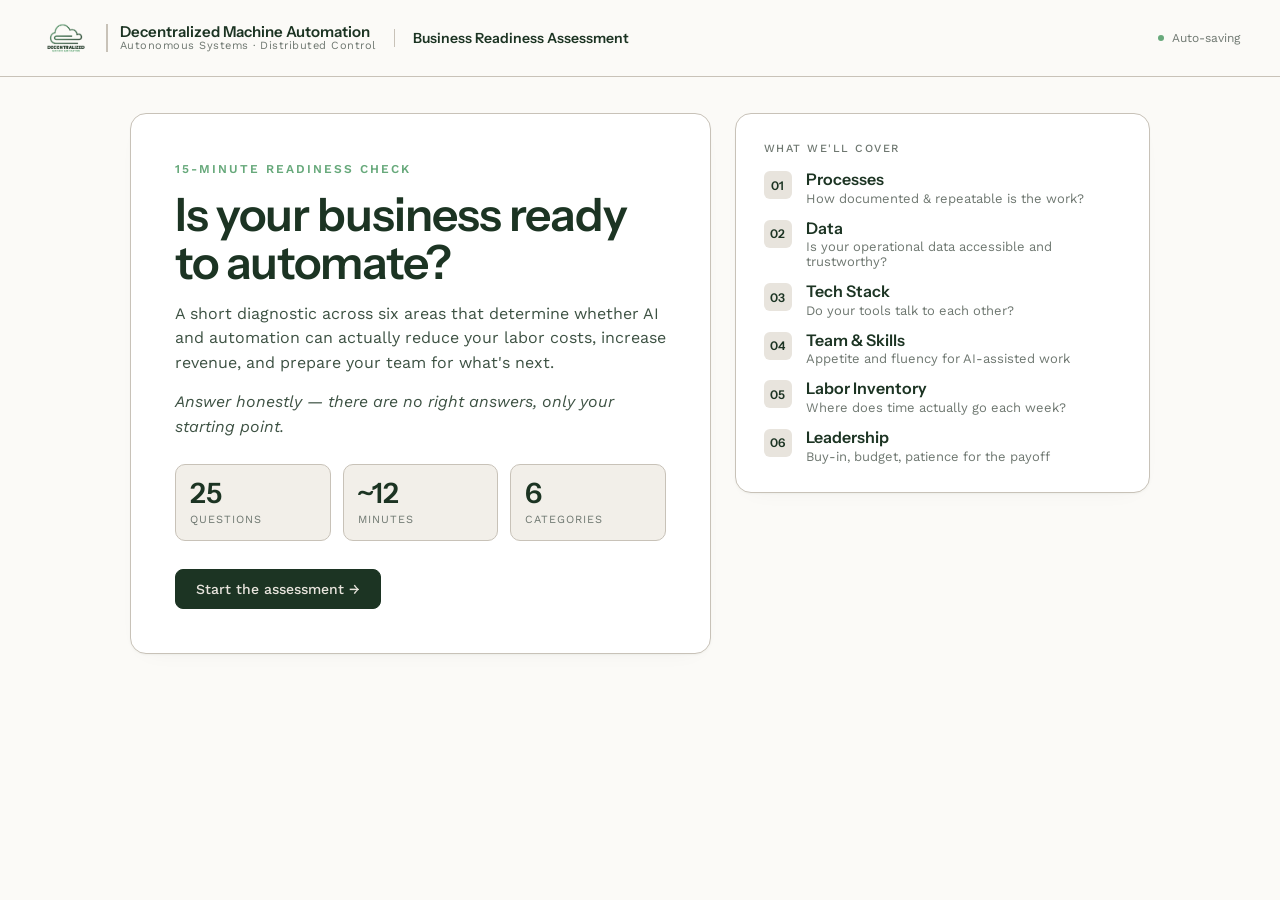
==== assessment/index.html @ 3db49f11 "17APR26_AddReadinessAssessment Adds DMA Business Readiness Assessment at /assessment/ — 25-question " ====
<!doctype html>
<html lang="en">
<head>
<meta charset="utf-8" />
<title>Business Readiness Assessment — Decentralized Machine Automation</title>
<meta name="viewport" content="width=device-width,initial-scale=1" />
<meta name="description" content="Score your business's automation readiness in 5 minutes. Get a tiered report and a ranked list of high-leverage opportunities." />
<link rel="icon" href="/assets/images/icon.png" type="image/png" />
<link rel="canonical" href="https://decentralizedma.com/assessment/" />
<link href="https://fonts.googleapis.com/css2?family=Instrument+Sans:wght@400;500;600;700&family=Work+Sans:wght@300;400;500;600;700&display=swap" rel="stylesheet">
<style>
  :root{
    --primary:   #1C3423;   /* deep forest */
    --secondary: #67A97B;   /* sage */
    --accent:    #337551;   /* mid green */
    --neutral:   #E8E4DD;   /* warm bone */
    --paper:     #FBFAF7;
    --ink:       #1C3423;
    --muted:     #6E7770;
    --line:      #C8C2B8;
    --soft:      #F2EFE9;
    --head: 'Instrument Sans', system-ui, sans-serif;
    --body: 'Work Sans', system-ui, sans-serif;
  }
  *{box-sizing:border-box}
  html,body{margin:0; background:var(--paper); color:var(--ink); font-family:var(--body); min-height:100vh; -webkit-font-smoothing:antialiased;}

  /* ============ Header ============ */
  header.top{
    padding:18px 40px;
    border-bottom:1px solid var(--line);
    background:var(--paper);
    position:sticky; top:0; z-index:10;
    display:flex; align-items:center; gap:18px;
  }
  .logo{
    display:flex; align-items:center; gap:12px;
  }
  .logo-mark{
    width:36px; height:36px; border-radius:8px;
    background:var(--primary);
    display:flex; align-items:center; justify-content:center;
    color:var(--neutral); font-family:var(--head); font-weight:700; font-size:16px;
    letter-spacing:-0.5px;
  }
  .logo-mark svg{width:22px;height:22px}
  .logo-text{ display:flex; flex-direction:column; line-height:1.1}
  .logo-text .a{ font-family:var(--head); font-weight:600; font-size:15px; color:var(--primary)}
  .logo-text .b{ font-family:var(--body); font-size:11px; color:var(--muted); letter-spacing:0.5px}

  .top .title{
    font-family:var(--head); font-size:14px; color:var(--muted);
    border-left:1px solid var(--line); padding-left:18px;
  }
  .top .title b{color:var(--ink); font-weight:600;}

  .save{
    margin-left:auto;
    font-family:var(--body); font-size:12px; color:var(--muted);
    display:flex; align-items:center; gap:8px;
  }
  .save .dot{width:6px;height:6px;border-radius:50%;background:var(--secondary);animation:pulse 2s infinite}
  @keyframes pulse{0%,100%{opacity:.4}50%{opacity:1}}

  /* ============ Shell ============ */
  main{ padding:36px 40px 80px; max-width:1100px; margin:0 auto;}
  .screen{ display:none; opacity:0; transform:translateY(4px); transition:opacity .25s ease, transform .25s ease; }
  .screen.active{ display:block; opacity:1; transform:none; }

  .card{
    background:#fff; border:1px solid var(--line); border-radius:16px;
    box-shadow: 0 1px 2px rgba(28,52,35,0.04), 0 8px 24px -16px rgba(28,52,35,0.08);
  }
  .card.feature{ background:var(--primary); color:var(--neutral); border-color:var(--primary)}
  .card.tonal{ background:var(--neutral)}

  .label{ font-family:var(--body); font-size:11px; text-transform:uppercase; letter-spacing:1.5px; color:var(--muted); font-weight:500;}
  h1,h2,h3,h4,h5{ font-family:var(--head); font-weight:600; color:var(--ink); margin:0;}
  p{ line-height:1.55; color:var(--ink);}
  .scribble{color:var(--muted); font-size:13px; font-style:italic;}

  .btn{
    display:inline-flex; align-items:center; gap:8px;
    font-family:var(--body); font-size:14px; font-weight:500;
    border:1px solid var(--line); background:#fff; color:var(--ink);
    padding:11px 20px; border-radius:8px;
    cursor:pointer; transition:all .15s;
    text-decoration:none;
  }
  .btn:hover{border-color:var(--primary); transform:translateY(-1px); box-shadow:0 4px 12px -4px rgba(28,52,35,0.15)}
  .btn:disabled{opacity:.4; cursor:not-allowed; transform:none; box-shadow:none}
  .btn.primary{background:var(--primary); color:var(--neutral); border-color:var(--primary)}
  .btn.primary:hover{background:var(--accent); border-color:var(--accent)}
  .btn.accent{background:var(--accent); color:#fff; border-color:var(--accent)}
  .btn.accent:hover{background:var(--primary); border-color:var(--primary)}
  .btn.ghost{background:transparent}

  .chip{
    display:inline-block; font-family:var(--body); font-size:11px; font-weight:500;
    border:1px solid var(--line); padding:3px 10px; border-radius:99px;
    text-transform:uppercase; letter-spacing:0.5px; color:var(--muted);
    white-space:nowrap;
  }
  .chip.accent{background:var(--accent); color:#fff; border-color:var(--accent)}
  .chip.primary{background:var(--primary); color:var(--neutral); border-color:var(--primary)}
  .chip.tonal{background:var(--neutral); border-color:var(--neutral); color:var(--primary)}

  /* ============ Intro ============ */
  .intro-grid{ display:grid; grid-template-columns: 1.4fr 1fr; gap:24px;}
  .intro-hero{ padding:44px;}
  .intro-hero .kicker{ font-family:var(--body); font-size:12px; color:var(--secondary); letter-spacing:2px; text-transform:uppercase; font-weight:600;}
  .intro-hero h2{ font-family:var(--head); font-size:46px; line-height:1.05; margin:14px 0 14px; letter-spacing:-1px;}
  .intro-hero p{ font-size:16px; max-width:520px; margin:0 0 14px; color:var(--ink); opacity:0.85}
  .intro-stats{
    display:grid; grid-template-columns:repeat(3,1fr); gap:12px; margin:24px 0 28px;
  }
  .intro-stats .stat{ border:1px solid var(--line); border-radius:10px; padding:14px; background:var(--soft)}
  .intro-stats .stat .big{ font-family:var(--head); font-size:28px; font-weight:600; color:var(--primary); line-height:1;}
  .intro-stats .stat .lbl{ font-family:var(--body); font-size:11px; color:var(--muted); text-transform:uppercase; letter-spacing:1px; margin-top:6px}
  .intro-cats{ padding:28px; align-self:start;}
  .intro-cats h4{ font-family:var(--body); font-size:11px; letter-spacing:1.5px; margin:0 0 16px; color:var(--muted); text-transform:uppercase; font-weight:500;}
  .intro-cats ol{ padding:0; margin:0; list-style:none; display:grid; gap:14px; counter-reset:c}
  .intro-cats li{ display:flex; gap:14px; align-items:flex-start; counter-increment:c; font-size:14px}
  .intro-cats li::before{
    content: counter(c, decimal-leading-zero); font-family:var(--head); font-size:12px;
    background:var(--neutral); color:var(--primary); border-radius:6px;
    width:28px;height:28px; display:inline-flex;align-items:center;justify-content:center;
    flex:0 0 auto; font-weight:600;
  }
  .intro-cats li .t{font-family:var(--head); font-size:16px; display:block; line-height:1.1; color:var(--primary); font-weight:600}
  .intro-cats li .d{ color:var(--muted); font-size:13px; margin-top:2px; display:block;}

  /* ============ Progress ============ */
  .progress{
    display:flex; align-items:center; gap:14px; margin-bottom:24px;
    font-family:var(--body); font-size:12px; color:var(--muted);
  }
  .bar{
    flex:1; height:6px; border-radius:99px; background:var(--neutral); overflow:hidden;
  }
  .bar .fill{ height:100%; background:var(--accent); transition:width .4s ease;}
  .cat-dots{ display:flex; gap:5px;}
  .cat-dots .d{ width:8px;height:8px;border-radius:50%; background:var(--neutral);}
  .cat-dots .d.done{background:var(--accent)}
  .cat-dots .d.here{background:var(--primary)}

  /* ============ Question ============ */
  .q-wrap{ display:grid; grid-template-columns: 1fr 240px; gap:28px; }
  .q-card{ padding:44px; min-height:420px; display:flex; flex-direction:column}
  .q-category{ font-family:var(--body); font-size:11px; color:var(--accent); letter-spacing:1.5px; text-transform:uppercase; font-weight:600;}
  .q-text{ font-family:var(--head); font-size:32px; line-height:1.15; margin:12px 0 8px; letter-spacing:-0.5px; text-wrap:balance;}
  .q-hint{ font-size:14px; color:var(--muted); margin-bottom:22px; max-width:580px}
  .q-opts{ display:grid; gap:8px;}
  .option{
    display:flex; align-items:center; gap:14px;
    padding:14px 18px; border:1px solid var(--line); border-radius:10px;
    font-size:15px; cursor:pointer; background:#fff;
    transition:all .15s;
  }
  .option:hover{border-color:var(--secondary); background:var(--soft)}
  .option .dot{
    width:18px;height:18px;border:1.5px solid var(--line);border-radius:50%;
    flex:0 0 auto; background:#fff; position:relative;
  }
  .option.selected{ background:var(--primary); color:var(--neutral); border-color:var(--primary)}
  .option.selected .dot{ background:var(--secondary); border-color:var(--secondary)}
  .option.selected .dot::after{ content:""; position:absolute; inset:4px; border-radius:50%; background:#fff;}
  .option .score{ margin-left:auto; font-family:var(--body); font-size:11px; color:var(--muted);}
  .option.selected .score{ color:rgba(232,228,221,0.6)}

  .q-footer{ display:flex; justify-content:space-between; align-items:center; margin-top:auto; padding-top:24px}
  .skip{ font-family:var(--body); color:var(--muted); cursor:pointer; background:none; border:none; font-size:13px; text-decoration:underline}
  .skip:hover{color:var(--primary)}

  .q-aside{ align-self:start;}
  .q-aside h4{ font-family:var(--body); font-size:11px; letter-spacing:1.5px; text-transform:uppercase; color:var(--muted); margin:0 0 12px; font-weight:500;}
  .q-aside ul{list-style:none;padding:0;margin:0;display:grid;gap:6px;font-size:13px}
  .q-aside li{display:flex;gap:10px;align-items:center; padding:8px 10px; border-radius:8px; color:var(--muted)}
  .q-aside li .dot2{width:8px;height:8px;border-radius:50%; background:var(--neutral); flex:0 0 auto}
  .q-aside li.done{color:var(--ink)}
  .q-aside li.done .dot2{background:var(--accent)}
  .q-aside li.here{color:var(--primary); font-weight:600; background:var(--soft)}
  .q-aside li.here .dot2{background:var(--primary)}
  .q-aside .why{
    margin-top:18px; padding:14px 16px; background:var(--neutral); border-radius:10px;
    font-size:13px; color:var(--primary); line-height:1.45; font-style:italic;
  }
  .q-aside .why b{font-style:normal; font-family:var(--body); font-weight:600; text-transform:uppercase; letter-spacing:1px; font-size:10px; color:var(--accent); display:block; margin-bottom:4px}

  /* ============ Transition ============ */
  .cat-transition{ text-align:center; padding:64px 40px;}
  .cat-transition .kicker{ font-family:var(--body); font-size:12px; color:var(--secondary); letter-spacing:2px; text-transform:uppercase; font-weight:600;}
  .cat-transition h2{ font-family:var(--head); font-size:48px; line-height:1; margin:14px 0 14px; letter-spacing:-1px;}
  .cat-transition p{ font-size:17px; max-width:560px; margin:0 auto 28px; color:var(--neutral); opacity:0.85}
  .cat-transition .count{ font-family:var(--body); font-size:14px; color:var(--neutral); opacity:0.7;}
  .cat-transition .count b{font-family:var(--head); font-size:24px; color:var(--secondary)}

  /* ============ Results ============ */
  .results-head{ padding:44px; margin-bottom:22px;}
  .results-head .kicker{ font-family:var(--body); font-size:11px; color:#E8E4DD; opacity:0.75; letter-spacing:2px; text-transform:uppercase; font-weight:600;}
  .results-head h2{ font-family:var(--head); font-size:40px; line-height:1.05; margin:10px 0 28px; color:#FFFFFF; letter-spacing:-0.5px; font-weight:600;}
  .score-block{ display:grid; grid-template-columns: auto 1fr; gap:36px; align-items:center; padding-top:24px; border-top:1px solid rgba(232,228,221,0.18);}
  .score-num{ font-family:var(--head); font-size:128px; line-height:0.9; color:#FFFFFF; font-weight:600; letter-spacing:-4px; display:flex; align-items:baseline; gap:2px;}
  .score-num small{ font-family:var(--head); font-size:26px; color:#E8E4DD; opacity:0.6; font-weight:500; letter-spacing:-1px;}
  .tier-box{ display:flex; flex-direction:column; gap:10px; padding:8px 0 8px 32px; border-left:1px solid rgba(232,228,221,0.18); align-self:stretch; justify-content:center;}
  .tier-box .chip-wrap{margin-bottom:2px}
  .tier-name{ font-family:var(--head); font-size:30px; line-height:1; color:#FFFFFF; font-weight:600; letter-spacing:-0.5px;}
  .tier-desc{ color:#E8E4DD; opacity:0.88; font-size:13.5px; line-height:1.55; max-width:420px;}

  /* ============ Gate ============ */
  .gate-grid{ display:grid; grid-template-columns: 1.1fr 1fr; gap:22px; align-items:stretch;}
  .gate-teaser{ padding:40px;}
  .gate-teaser h2{ font-family:var(--head); font-size:36px; line-height:1.05; margin:10px 0 22px; color:#FFFFFF; letter-spacing:-0.5px; font-weight:600;}
  .gate-teaser .kicker{ font-family:var(--body); font-size:11px; color:#E8E4DD; opacity:0.75; letter-spacing:2px; text-transform:uppercase; font-weight:600;}
  .gate-preview{ display:grid; grid-template-columns: auto 1fr; gap:24px; align-items:center; padding:20px 0 24px; border-top:1px solid rgba(232,228,221,0.18); border-bottom:1px solid rgba(232,228,221,0.18); margin-bottom:22px;}
  .gate-preview .score-num{ font-family:var(--head); font-size:92px; line-height:0.9; color:#FFFFFF; font-weight:600; letter-spacing:-3px; display:flex; align-items:baseline; gap:2px;}
  .gate-preview .score-num small{ font-family:var(--head); font-size:22px; color:#E8E4DD; opacity:0.6; font-weight:500; letter-spacing:-1px;}
  .gate-preview .tier-box{ border-left:1px solid rgba(232,228,221,0.18); padding-left:22px; gap:8px;}
  .gate-preview .tier-name{ font-size:24px;}
  .gate-blur{ color:#E8E4DD; opacity:0.85; font-size:14px; line-height:1.6; margin:0 0 16px; max-width:42ch;}
  .gate-bullets{ list-style:none; padding:0; margin:0; display:flex; flex-direction:column; gap:10px;}
  .gate-bullets li{ color:#E8E4DD; opacity:0.9; font-size:13.5px; padding-left:20px; position:relative; line-height:1.5;}
  .gate-bullets li::before{ content:''; position:absolute; left:0; top:8px; width:10px; height:2px; background:var(--secondary); }
  .gate-bullets b{ color:#FFFFFF; font-weight:600; opacity:1; }

  .gate-form{ padding:32px; display:flex; flex-direction:column; gap:14px;}
  .gate-form h3{ font-family:var(--head); font-size:24px; margin:0; color:var(--primary); font-weight:600; letter-spacing:-0.3px;}
  .gate-sub{ color:var(--muted); font-size:13px; line-height:1.5; margin:0 0 6px;}
  .gate-form label{ display:flex; flex-direction:column; gap:6px; font-family:var(--body); font-size:12px; font-weight:500; color:var(--primary); text-transform:uppercase; letter-spacing:0.8px;}
  .gate-form input[type=text], .gate-form input[type=email], .gate-form select{
    font-family:var(--body); font-size:15px; padding:11px 14px; border:1px solid var(--line); border-radius:10px;
    background:#fff; color:var(--primary); text-transform:none; letter-spacing:normal; font-weight:400;
    transition: border-color .15s, box-shadow .15s;
  }
  .gate-form input:focus, .gate-form select:focus{ outline:none; border-color:var(--accent); box-shadow: 0 0 0 3px rgba(51,117,81,0.15);}
  .gate-row{ display:grid; grid-template-columns:1fr 1fr; gap:12px;}
  .gate-check{ flex-direction:row !important; align-items:flex-start; gap:10px; text-transform:none !important; letter-spacing:normal !important; font-weight:400 !important; font-size:12.5px !important; color:var(--muted) !important; line-height:1.5; margin-top:4px;}
  .gate-check input{ margin-top:3px; accent-color:var(--accent);}
  #gate-submit{ margin-top:6px; padding:14px 20px; font-size:15px;}
  .gate-legal{ font-size:11.5px; color:var(--muted); text-align:center; margin:6px 0 0; letter-spacing:0.2px;}
  .gate-legal a{ color:var(--accent); text-decoration:none; border-bottom:1px dotted var(--accent);}

  @media (max-width: 860px){
    .gate-grid{ grid-template-columns:1fr; }
    .gate-row{ grid-template-columns:1fr; }
  }
  .tier-ladder{
    display:grid; grid-template-columns:repeat(4,1fr); gap:10px; margin-top:28px;
  }
  .tier-ladder .rung{
    border:1px solid rgba(232,228,221,0.2); padding:12px; border-radius:10px;
    color:var(--neutral); opacity:0.55; transition:all .2s;
  }
  .tier-ladder .rung .label{color:var(--neutral); opacity:0.6}
  .tier-ladder .rung.current{ background:var(--secondary); color:var(--primary); border-color:var(--secondary); opacity:1;}
  .tier-ladder .rung.current .label{color:var(--primary); opacity:0.7}
  .tier-ladder .rung .n{ font-family:var(--head); font-size:16px; margin-top:4px; font-weight:600;}

  .results-grid{ display:grid; grid-template-columns:1fr 1fr; gap:22px;}
  .cat-scores{ padding:28px;}
  .cat-scores h3{ font-family:var(--head); font-size:22px; margin:0 0 18px; font-weight:600;}
  .cat-row{ display:grid; grid-template-columns:140px 1fr 36px; gap:12px; align-items:center; font-size:14px; margin-bottom:12px;}
  .cat-row .name{font-weight:500}
  .cat-row .track{height:8px;border-radius:99px; background:var(--neutral); overflow:hidden}
  .cat-row .tf{height:100%;background:var(--accent); transition:width .6s ease}
  .cat-row .tf.low{background:var(--secondary); opacity:0.7}
  .cat-row .tf.high{background:var(--primary)}
  .cat-row .val{font-family:var(--head); font-size:14px; text-align:right; color:var(--primary); font-weight:600}

  .narrative{ padding:28px;}
  .narrative h3{ font-family:var(--head); font-size:22px; margin:0 0 12px; font-weight:600;}
  .narrative p{ font-size:14px; line-height:1.55; margin:0 0 12px; color:var(--ink); opacity:0.85;}
  .narrative .bullets{ padding:0; margin:6px 0 0; list-style:none; display:grid; gap:8px}
  .narrative .bullets li{ padding-left:20px; position:relative; font-size:13px; line-height:1.45}
  .narrative .bullets li::before{ content:"●"; position:absolute; left:0; color:var(--accent); font-size:10px; top:5px}
  .narrative .bullets li b{font-weight:600; color:var(--primary)}

  .opps{ grid-column:1/-1; padding:28px;}
  .opps h3{ font-family:var(--head); font-size:24px; margin:0 0 6px; font-weight:600;}
  .opps .sub{font-size:14px; color:var(--muted); margin:0 0 20px}
  .opps-grid{ display:grid; grid-template-columns:repeat(3,1fr); gap:16px;}
  .opp{ border:1px solid var(--line); border-radius:12px; padding:20px; background:#fff; display:flex; flex-direction:column}
  .opp .rank{ display:flex; justify-content:space-between; align-items:center; gap:6px; margin-bottom:12px; flex-wrap:wrap; row-gap:6px;}
  .opp h4{ font-family:var(--head); font-size:18px; margin:0 0 8px; line-height:1.2; color:var(--primary); font-weight:600;}
  .opp p{ font-size:13px; color:var(--muted); margin:0 0 14px; line-height:1.45;}
  .opp .savings{ font-family:var(--body); font-size:13px; color:var(--accent); border-top:1px solid var(--line); padding-top:12px; font-weight:600; margin-top:auto;}

  .cta{
    grid-column:1/-1; padding:28px; display:flex; align-items:center; gap:24px; flex-wrap:wrap;
    background:var(--neutral); border-color:var(--neutral);
  }
  .cta .words{ flex:1; min-width:280px}
  .cta .words h3{ font-family:var(--head); font-size:24px; margin:0; color:var(--primary); font-weight:600;}
  .cta .words p{ margin:6px 0 0; color:var(--muted); font-size:14px; max-width:520px}

  /* ============ Tweaks ============ */
  .tweaks{
    position:fixed; bottom:20px; right:20px; z-index:50;
    background:#fff; border:1px solid var(--line); border-radius:12px;
    padding:16px 18px; font-family:var(--body); font-size:13px;
    display:none; width:270px;
    box-shadow: 0 8px 32px -8px rgba(28,52,35,0.18);
  }
  .tweaks.on{display:block}
  .tweaks h4{ font-family:var(--body); font-size:11px; letter-spacing:1.5px; text-transform:uppercase; margin:0 0 12px; color:var(--muted); font-weight:500;}
  .tweaks label{ display:flex; justify-content:space-between; align-items:center; gap:8px; margin:8px 0;}
  .tweaks select{ font-family:var(--body); font-size:12px; padding:4px 6px; border:1px solid var(--line); border-radius:6px;}

  @media (max-width: 900px){
    .q-wrap, .results-grid, .intro-grid, .opps-grid{ grid-template-columns:1fr; }
    .q-aside{ order:-1 }
    .tier-ladder{ grid-template-columns:repeat(2,1fr)}
  }
</style>
</head>
<body>

<header class="top">
  <div class="logo">
    <a href="/" aria-label="DMA Home">
      <img src="/assets/images/logo.png" alt="Decentralized Machine Automation" style="height:40px; width:auto; display:block" />
    </a>
    <div class="logo-text" style="border-left:2px solid var(--line); padding-left:12px; margin-left:2px">
      <span class="a">Decentralized Machine Automation</span>
      <span class="b">Autonomous Systems · Distributed Control</span>
    </div>
  </div>
  <div class="title"><b>Business Readiness Assessment</b></div>
  <div class="save"><span class="dot"></span>Auto-saving</div>
</header>

<main>

<!-- ============ INTRO ============ -->
<section class="screen active" id="s-intro">
  <div class="intro-grid">
    <div class="card intro-hero">
      <span class="kicker">15-minute readiness check</span>
      <h2>Is your business ready to automate?</h2>
      <p>A short diagnostic across six areas that determine whether AI and automation can actually reduce your labor costs, increase revenue, and prepare your team for what's next.</p>
      <p class="scribble">Answer honestly — there are no right answers, only your starting point.</p>
      <div class="intro-stats">
        <div class="stat"><div class="big">25</div><div class="lbl">Questions</div></div>
        <div class="stat"><div class="big">~12</div><div class="lbl">Minutes</div></div>
        <div class="stat"><div class="big">6</div><div class="lbl">Categories</div></div>
      </div>
      <div style="display:flex; gap:10px; align-items:center; flex-wrap:wrap">
        <button class="btn primary" id="start-btn">Start the assessment →</button>
      </div>
    </div>

    <aside class="card intro-cats">
      <h4>What we'll cover</h4>
      <ol>
        <li><div><span class="t">Processes</span><span class="d">How documented &amp; repeatable is the work?</span></div></li>
        <li><div><span class="t">Data</span><span class="d">Is your operational data accessible and trustworthy?</span></div></li>
        <li><div><span class="t">Tech Stack</span><span class="d">Do your tools talk to each other?</span></div></li>
        <li><div><span class="t">Team &amp; Skills</span><span class="d">Appetite and fluency for AI-assisted work</span></div></li>
        <li><div><span class="t">Labor Inventory</span><span class="d">Where does time actually go each week?</span></div></li>
        <li><div><span class="t">Leadership</span><span class="d">Buy-in, budget, patience for the payoff</span></div></li>
      </ol>
    </aside>
  </div>
</section>

<!-- ============ QUESTION ============ -->
<section class="screen" id="s-question">
  <div class="progress">
    <span id="p-count">Q 01 / 25</span>
    <div class="bar"><div class="fill" id="p-fill" style="width:4%"></div></div>
    <span id="p-remaining">~12 min left</span>
    <div class="cat-dots" id="p-cats"></div>
  </div>

  <div class="q-wrap">
    <div class="card q-card" id="q-card">
      <span class="q-category" id="q-category">Category 01 · Processes</span>
      <div class="q-text" id="q-text">Loading question…</div>
      <div class="q-hint" id="q-hint"></div>
      <div class="q-opts" id="q-opts"></div>

      <div class="q-footer">
        <button class="skip" id="q-skip">Skip — I'll come back</button>
        <div style="display:flex; gap:10px">
          <button class="btn" id="q-back">← Back</button>
          <button class="btn primary" id="q-next" disabled>Next →</button>
        </div>
      </div>
    </div>

    <aside class="q-aside">
      <h4>Sections</h4>
      <ul id="q-sections"></ul>
      <div class="why" id="q-why"><b>Why we ask</b>This helps us gauge where automation can plug in without breaking things.</div>
    </aside>
  </div>
</section>

<!-- ============ TRANSITION ============ -->
<section class="screen" id="s-transition">
  <div class="card feature cat-transition">
    <span class="kicker" id="t-kicker">Section 02 of 06 complete</span>
    <h2 id="t-title" style="color:var(--neutral)">Nice work.</h2>
    <p id="t-body">You've finished the Data section. Up next: how your systems talk to each other.</p>
    <div class="count" id="t-count">Running score: <b>62</b> · 12 of 25 answered</div>
    <div style="margin-top:28px; display:flex; gap:10px; justify-content:center">
      <button class="btn ghost" id="t-back" style="background:transparent; color:var(--neutral); border-color:rgba(232,228,221,0.3)">Take a breather</button>
      <button class="btn" id="t-continue" style="background:var(--secondary); color:var(--primary); border-color:var(--secondary)">Start next section →</button>
    </div>
  </div>
</section>

<!-- ============ EMAIL GATE ============ -->
<section class="screen" id="s-gate">
  <div class="gate-grid">
    <div class="card feature gate-teaser">
      <span class="kicker">You're done · 25 of 25</span>
      <h2>Your readiness score is ready.</h2>
      <div class="gate-preview">
        <div class="score-num" id="g-score">62<small>/100</small></div>
        <div class="tier-box">
          <div class="chip-wrap"><span class="chip" id="g-tier-chip" style="background:rgba(232,228,221,0.12); color:#FFFFFF; border-color:rgba(232,228,221,0.3)">Developing</span></div>
          <div class="tier-name" id="g-tier-name">Developing</div>
        </div>
      </div>
      <p class="gate-blur">Unlock your full report to see your per-category breakdown, top 3 automation opportunities, and a 90-day roadmap tailored to your weakest areas.</p>
      <ul class="gate-bullets">
        <li><b>Full scored report</b> across all 6 categories</li>
        <li><b>Top 3 automation opportunities</b> personalized to your gaps</li>
        <li><b>Suggested 90-day roadmap</b></li>
        <li><b>Downloadable PDF</b> to share internally</li>
      </ul>
    </div>
    <form class="card gate-form" id="gate-form">
      <h3>Where should we send it?</h3>
      <p class="gate-sub">Free. No card. You'll get your PDF + a short follow-up from our team with notes on your top opportunities.</p>
      <label>
        <span>Your name</span>
        <input type="text" name="name" required placeholder="Alex Chen" autocomplete="name"/>
      </label>
      <label>
        <span>Work email</span>
        <input type="email" name="email" required placeholder="alex@company.com" autocomplete="email"/>
      </label>
      <div class="gate-row">
        <label>
          <span>Company</span>
          <input type="text" name="company" required placeholder="Acme Co." autocomplete="organization"/>
        </label>
        <label>
          <span>Your role</span>
          <select name="role" required>
            <option value="">Select…</option>
            <option>Founder / CEO</option>
            <option>Ops / COO</option>
            <option>Technology / CTO</option>
            <option>Finance / CFO</option>
            <option>Department head</option>
            <option>Other</option>
          </select>
        </label>
      </div>
      <label class="gate-check">
        <input type="checkbox" name="consent" required />
        <span>It's OK to email me about my results and related automation insights. We never share your data.</span>
      </label>
      <button type="submit" class="btn primary" id="gate-submit">Unlock my report →</button>
      <p class="gate-legal">Already have your results? <a href="#" id="gate-skip">Skip</a> · Takes less than 30 seconds.</p>
    </form>
  </div>
</section>

<!-- ============ RESULTS ============ -->
<section class="screen" id="s-results">
  <div class="card feature results-head">
    <span class="kicker">Your readiness report · April 17, 2026</span>
    <h2>Here's where you stand.</h2>
    <div class="score-block">
      <div class="score-num" id="r-score">62<small>/100</small></div>
      <div class="tier-box">
        <div class="chip-wrap"><span class="chip" id="r-tier-chip" style="background:rgba(232,228,221,0.12); color:#FFFFFF; border-color:rgba(232,228,221,0.3); backdrop-filter:blur(4px)">Developing</span></div>
        <div class="tier-name" id="r-tier-name">Developing</div>
        <div class="tier-desc" id="r-tier-desc">You've got real foundations. A few targeted fixes unlock meaningful gains — and you're well-positioned to pilot automation within a quarter.</div>
      </div>
    </div>
    <div class="tier-ladder" id="r-ladder">
      <div class="rung" data-tier="0"><div class="label">Beginner</div><div class="n">0–39</div></div>
      <div class="rung" data-tier="1"><div class="label">Developing</div><div class="n">40–64</div></div>
      <div class="rung" data-tier="2"><div class="label">Ready</div><div class="n">65–84</div></div>
      <div class="rung" data-tier="3"><div class="label">Advanced</div><div class="n">85–100</div></div>
    </div>
  </div>

  <div class="results-grid">
    <div class="card cat-scores">
      <h3>Category breakdown</h3>
      <div id="r-cats"></div>
    </div>

    <div class="card narrative">
      <h3>What this means</h3>
      <p id="r-narrative">You have a workable foundation. Your team is motivated and your processes are partially documented — but fragmented data and weak integrations will be the first wall you hit.</p>
      <div class="label" style="margin-top:14px;margin-bottom:8px">Strengths</div>
      <ul class="bullets" id="r-strengths"></ul>
      <div class="label" style="margin-top:16px;margin-bottom:8px">Gaps to close first</div>
      <ul class="bullets" id="r-gaps"></ul>
    </div>

    <div class="card opps">
      <h3>Top automation opportunities</h3>
      <p class="sub">Ranked by impact ÷ effort, given your answers.</p>
      <div class="opps-grid" id="r-opps"></div>
    </div>

    <div class="card cta">
      <div class="words">
        <h3>Want DMA to walk you through this?</h3>
        <p>A 30-minute review with our team — we'll refine the roadmap, quote the first pilot, and show you similar projects we've shipped.</p>
      </div>
      <button class="btn" id="dl-pdf">Download PDF report</button>
      <a class="btn accent" href="https://calendar.app.google/gd6ZC7kTfLV4Lqw1A" target="_blank" rel="noopener">Book my review call →</a>
    </div>
  </div>
</section>

</main>

<!-- Tweaks -->
<div class="tweaks" id="tweaks">
  <h4>Tweaks</h4>
  <label>Color theme
    <select id="t-theme">
      <option value="default">Forest (default)</option>
      <option value="invert">Sage on dark</option>
      <option value="warm">Bone + accent</option>
    </select>
  </label>
  <label>Density
    <select id="t-density">
      <option value="comfortable">Comfortable</option>
      <option value="compact">Compact</option>
    </select>
  </label>
  <label>Show "why we ask"
    <input type="checkbox" id="t-why" checked>
  </label>
  <p class="scribble" style="margin:8px 0 0; font-size:11px">Toggle the pencil icon in toolbar →</p>
</div>

<script>window.addEventListener('error', e => console.log('WINERR:', e.message, e.filename?.split('/').pop(), e.lineno+':'+e.colno));</script>
<script src="assessment-engine.js"></script>
</body>
</html>
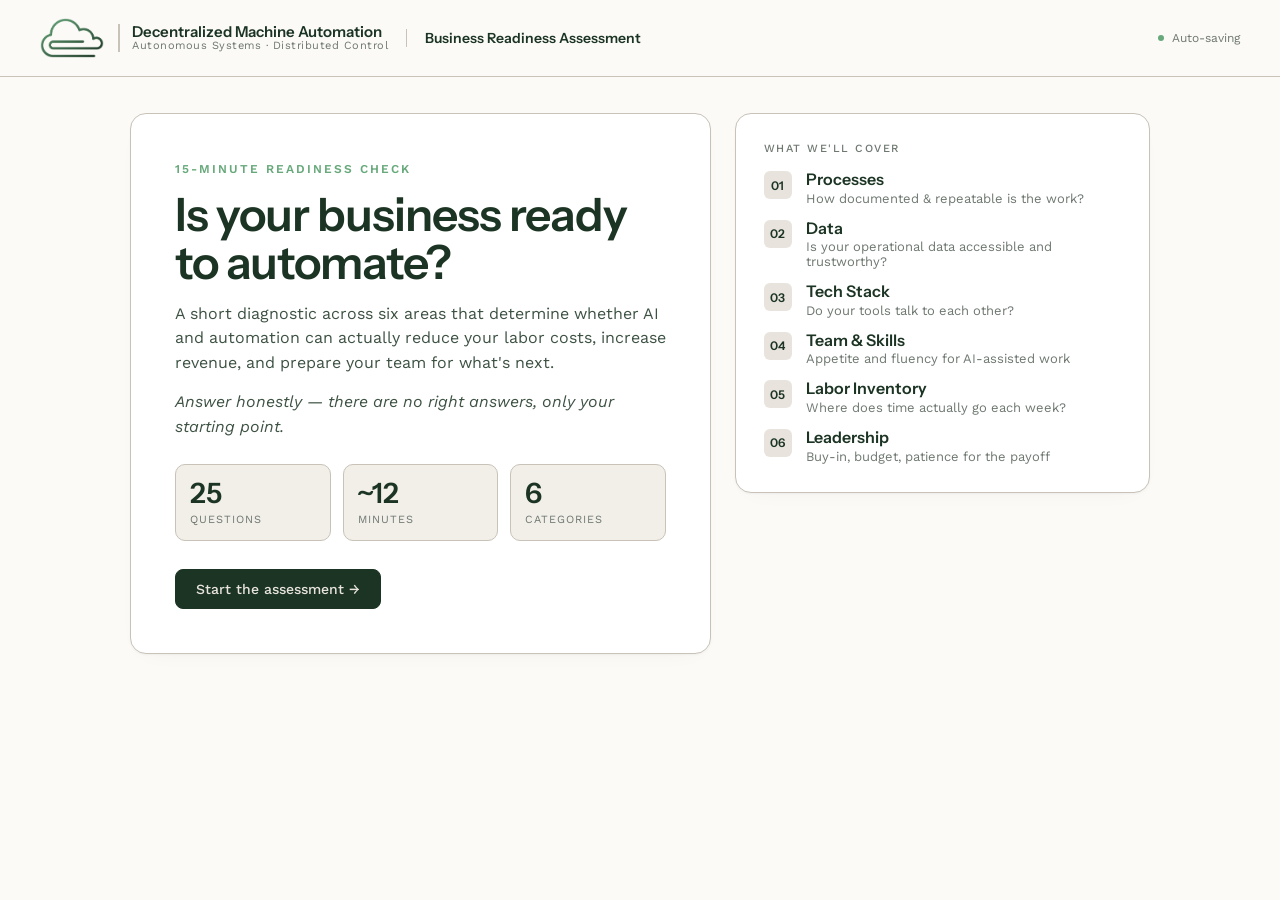
==== commit ece938b3: "19APR26_AutomationBlueprintFunnel - Unified two-step funnel: free Readiness Score (Step 1) + $500 Au" ====
--- a/assessment/index.html
+++ b/assessment/index.html
@@ -5,7 +5,7 @@
 <title>Business Readiness Assessment — Decentralized Machine Automation</title>
 <meta name="viewport" content="width=device-width,initial-scale=1" />
 <meta name="description" content="Score your business's automation readiness in 5 minutes. Get a tiered report and a ranked list of high-leverage opportunities." />
-<link rel="icon" href="/assets/images/icon.png" type="image/png" />
+<link rel="icon" href="../assets/images/icon.png" type="image/png" />
 <link rel="canonical" href="https://decentralizedma.com/assessment/" />
 <link href="https://fonts.googleapis.com/css2?family=Instrument+Sans:wght@400;500;600;700&family=Work+Sans:wght@300;400;500;600;700&display=swap" rel="stylesheet">
 <style>
@@ -318,7 +318,7 @@
 <header class="top">
   <div class="logo">
     <a href="/" aria-label="DMA Home">
-      <img src="/assets/images/logo.png" alt="Decentralized Machine Automation" style="height:40px; width:auto; display:block" />
+      <img src="../assets/images/icon.png" alt="DMA" style="height:40px; width:auto; display:block" />
     </a>
     <div class="logo-text" style="border-left:2px solid var(--line); padding-left:12px; margin-left:2px">
       <span class="a">Decentralized Machine Automation</span>
@@ -514,11 +514,12 @@
 
     <div class="card cta">
       <div class="words">
-        <h3>Want DMA to walk you through this?</h3>
-        <p>A 30-minute review with our team — we'll refine the roadmap, quote the first pilot, and show you similar projects we've shipped.</p>
+        <h3>Ready for your Automation Blueprint?</h3>
+        <p>Pay $500 to schedule a 15–20 min discovery call — we call you at the time you pick. Within 48 hours you receive a custom PDF with your financial impact estimate, tool recommendations, and a 4-Day Quick Win Plan. Your $500 is credited toward any implementation engagement booked within 30 days.</p>
       </div>
       <button class="btn" id="dl-pdf">Download PDF report</button>
-      <a class="btn accent" href="https://calendar.app.google/gd6ZC7kTfLV4Lqw1A" target="_blank" rel="noopener">Book my review call →</a>
+      <!-- TODO: Replace https://buy.stripe.com/test_6oU00k83b2ByfNP7NC2Ji00 with your Stripe $500 Payment Link URL -->
+      <a class="btn accent" href="https://buy.stripe.com/test_6oU00k83b2ByfNP7NC2Ji00" target="_blank" rel="noopener">Schedule Automation Blueprint ($500) →</a>
     </div>
   </div>
 </section>
